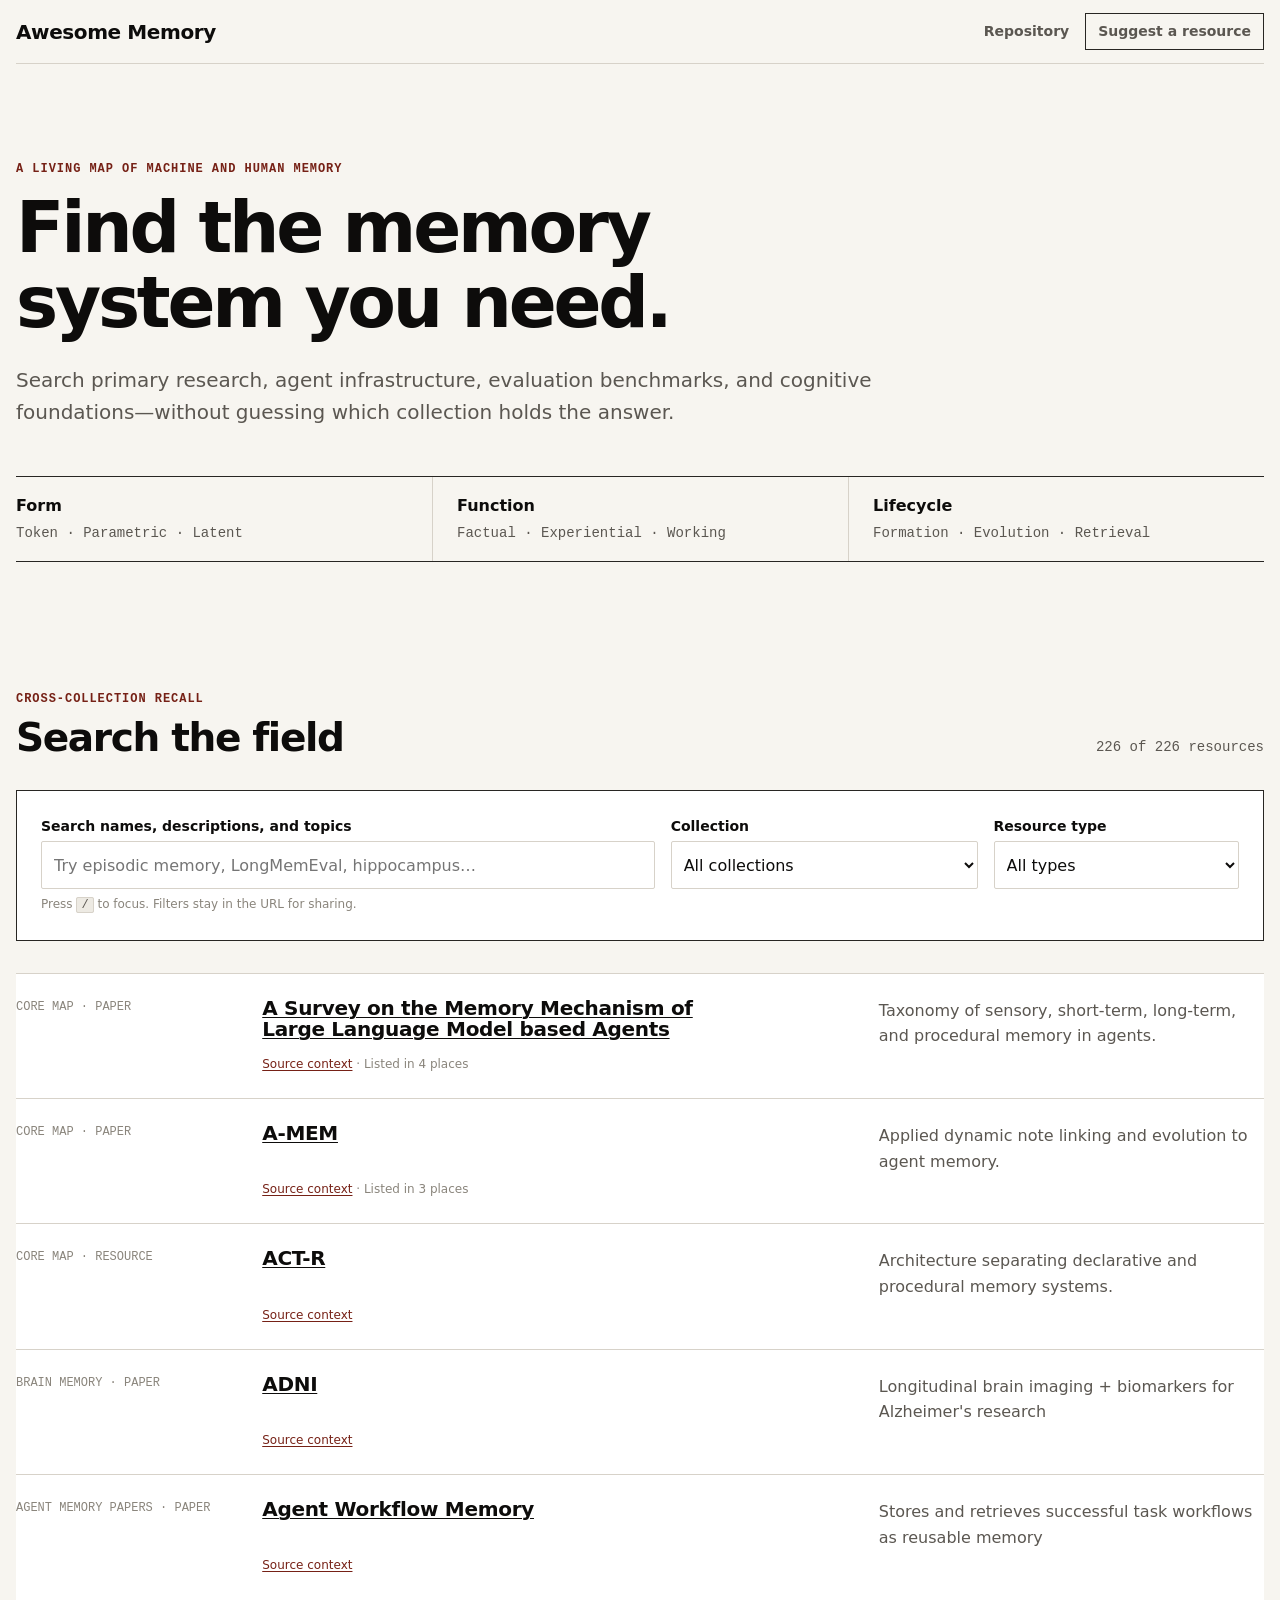
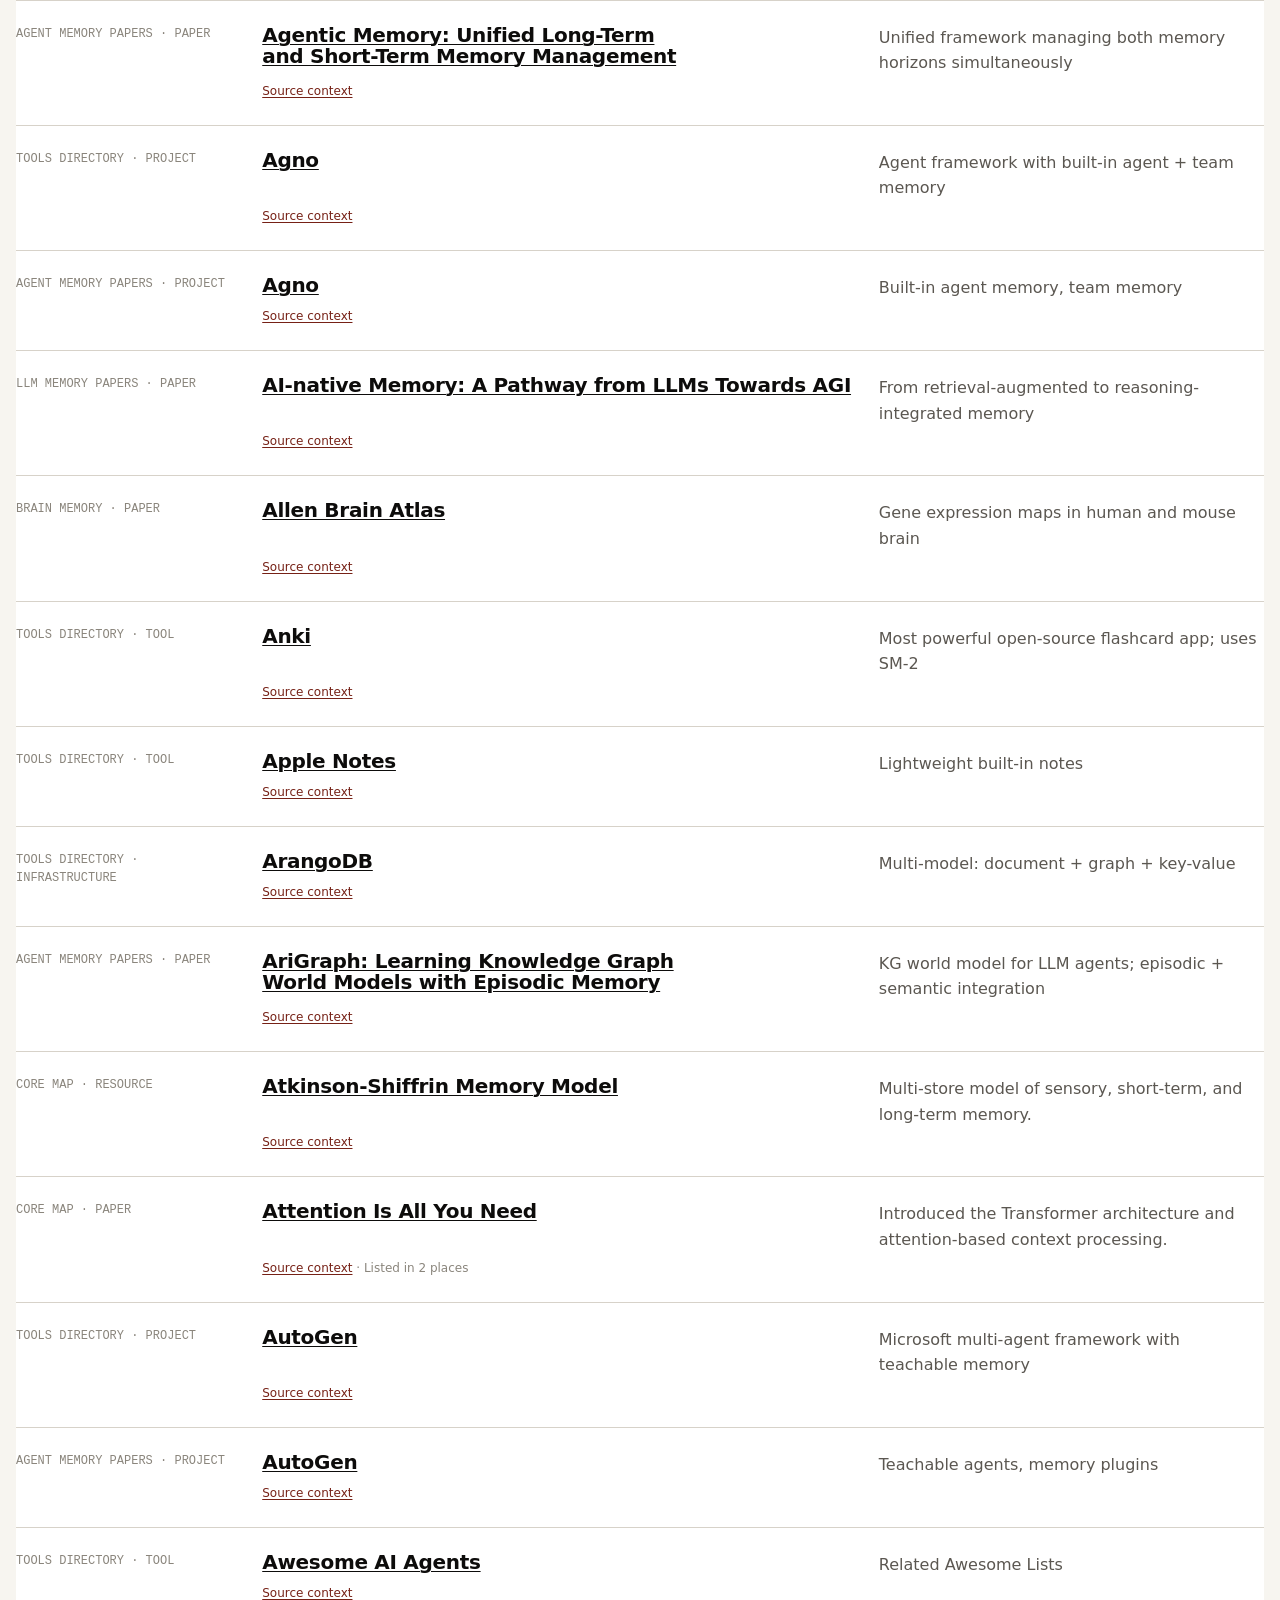
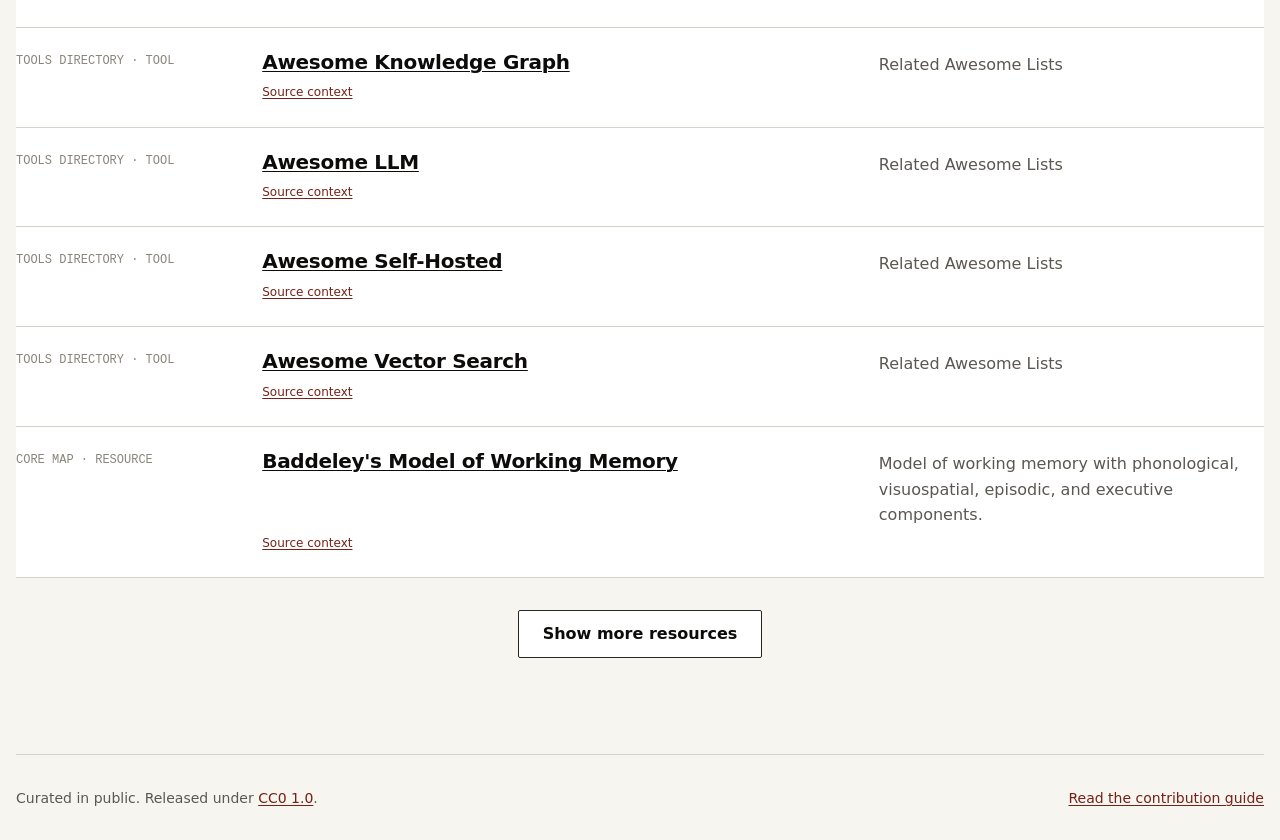
==== docs/index.html @ b0452952 "feat: add searchable memory catalog" ====
<!DOCTYPE html>
<html lang="en">
  <head>
    <meta charset="utf-8">
    <meta name="viewport" content="width=device-width, initial-scale=1">
    <meta name="theme-color" content="#f7f5f0">
    <meta
      name="description"
      content="Search a curated map of AI agent memory, LLM memory, cognitive architectures, neuroscience, benchmarks, and tools."
    >
    <meta
      http-equiv="Content-Security-Policy"
      content="default-src 'self'; img-src 'self' https://raw.githubusercontent.com; script-src 'self'; style-src 'self'; connect-src 'self'; base-uri 'none'; form-action 'none'; object-src 'none'"
    >
    <meta property="og:title" content="Awesome Memory — Search the field">
    <meta
      property="og:description"
      content="A searchable map of machine and human memory research, systems, benchmarks, and tools."
    >
    <meta
      property="og:image"
      content="https://raw.githubusercontent.com/sir-ad/awesome-memory/main/assets/social-preview.png"
    >
    <meta property="og:type" content="website">
    <meta property="og:url" content="https://sir-ad.github.io/awesome-memory/">
    <meta name="twitter:card" content="summary_large_image">
    <link rel="canonical" href="https://sir-ad.github.io/awesome-memory/">
    <link rel="icon" href="favicon.svg" type="image/svg+xml">
    <link rel="stylesheet" href="styles.css">
    <title>Awesome Memory — Search the field</title>
  </head>
  <body>
    <a class="skip-link" href="#catalog">Skip to the catalog</a>

    <header class="site-header">
      <a class="wordmark" href="./" aria-label="Awesome Memory home">Awesome Memory</a>
      <nav aria-label="Primary navigation">
        <a href="https://github.com/sir-ad/awesome-memory">Repository</a>
        <a
          class="nav-action"
          href="https://github.com/sir-ad/awesome-memory/issues/new?template=add-resource.yml"
        >Suggest a resource</a>
      </nav>
    </header>

    <main>
      <section class="hero" aria-labelledby="page-title">
        <p class="eyebrow">A living map of machine and human memory</p>
        <h1 id="page-title">Find the memory system you need.</h1>
        <p class="lede">
          Search primary research, agent infrastructure, evaluation benchmarks, and cognitive
          foundations—without guessing which collection holds the answer.
        </p>

        <h2 class="visually-hidden" id="memory-dimensions">Memory design dimensions</h2>
        <dl class="taxonomy">
          <div>
            <dt>Form</dt>
            <dd>Token · Parametric · Latent</dd>
          </div>
          <div>
            <dt>Function</dt>
            <dd>Factual · Experiential · Working</dd>
          </div>
          <div>
            <dt>Lifecycle</dt>
            <dd>Formation · Evolution · Retrieval</dd>
          </div>
        </dl>
      </section>

      <section class="catalog" id="catalog" aria-labelledby="catalog-title">
        <div class="section-heading">
          <div>
            <p class="eyebrow">Cross-collection recall</p>
            <h2 id="catalog-title">Search the field</h2>
          </div>
          <p class="catalog-summary" id="catalog-summary" aria-live="polite">Loading catalog…</p>
        </div>

        <div class="search-controls" role="search" aria-describedby="search-help">
          <div class="search-field">
            <label for="search">Search names, descriptions, and topics</label>
            <div class="search-input-wrap">
              <input
                id="search"
                name="q"
                type="search"
                autocomplete="off"
                placeholder="Try episodic memory, LongMemEval, hippocampus…"
              >
              <button id="clear-search" class="clear-button" type="button" hidden>Clear</button>
            </div>
            <p id="search-help" class="field-help">Press <kbd>/</kbd> to focus. Filters stay in the URL for sharing.</p>
          </div>

          <div class="filter-field">
            <label for="collection">Collection</label>
            <select id="collection" name="collection">
              <option value="">All collections</option>
            </select>
          </div>

          <div class="filter-field">
            <label for="kind">Resource type</label>
            <select id="kind" name="kind">
              <option value="">All types</option>
            </select>
          </div>
        </div>

        <div id="catalog-status" class="status-panel" role="status">
          <p>Loading the catalog from the repository…</p>
        </div>

        <ol id="results" class="results" aria-label="Catalog results"></ol>

        <div class="more-row">
          <button id="show-more" class="secondary-button" type="button" hidden>
            Show more resources
          </button>
        </div>

        <noscript>
          <div class="status-panel">
            <p>
              Search needs JavaScript. The complete curated list remains available in the
              <a href="https://github.com/sir-ad/awesome-memory#readme">repository README</a>.
            </p>
          </div>
        </noscript>
      </section>
    </main>

    <footer>
      <p>Curated in public. Released under <a href="https://creativecommons.org/publicdomain/zero/1.0/">CC0 1.0</a>.</p>
      <p><a href="https://github.com/sir-ad/awesome-memory/blob/main/CONTRIBUTING.md">Read the contribution guide</a></p>
    </footer>

    <script type="module" src="app.js"></script>
  </body>
</html>
---- docs/styles.css ----
:root {
  color-scheme: light dark;

  /* Primitive tokens */
  --neutral-0: #ffffff;
  --neutral-50: #f7f5f0;
  --neutral-100: #edeae3;
  --neutral-200: #d7d2c9;
  --neutral-400: #8a857c;
  --neutral-600: #5b5751;
  --neutral-800: #282623;
  --neutral-900: #171614;
  --neutral-1000: #0d0c0b;
  --accent-100: #fbe9e5;
  --accent-300: #efab9f;
  --accent-600: #b83a2a;
  --accent-800: #762116;
  --space-0: 0;
  --space-1: 0.125rem;
  --space-2: 0.25rem;
  --space-3: 0.375rem;
  --space-4: 0.5rem;
  --space-5: 0.75rem;
  --space-6: 1rem;
  --space-7: 1.5rem;
  --space-8: 2rem;
  --space-9: 3rem;
  --space-10: 4rem;
  --space-11: 6rem;
  --radius-0: 0;
  --radius-1: 0.125rem;
  --radius-2: 0.25rem;
  --radius-3: 0.5rem;
  --type-xs: 0.75rem;
  --type-sm: 0.875rem;
  --type-body: 1rem;
  --type-lg: 1.25rem;
  --type-xl: 1.563rem;
  --type-2xl: 1.953rem;
  --type-3xl: 2.441rem;
  --type-4xl: 3.052rem;
  --duration-fast: 120ms;
  --duration-base: 200ms;
  --ease-out: cubic-bezier(0.2, 0, 0, 1);
  --line-hairline: 1px;
  --measure-text: 72ch;
  --measure-wide: 78rem;

  /* Semantic tokens */
  --bg-base: var(--neutral-50);
  --bg-raised: var(--neutral-0);
  --bg-sunken: var(--neutral-100);
  --fg-primary: var(--neutral-1000);
  --fg-secondary: var(--neutral-600);
  --fg-muted: var(--neutral-400);
  --fg-inverse: var(--neutral-0);
  --accent-solid: var(--accent-600);
  --accent-subtle: var(--accent-100);
  --accent-fg: var(--accent-800);
  --border-default: var(--neutral-200);
  --border-strong: var(--neutral-800);
  --border-focus: var(--accent-600);
  --space-inline: var(--space-4);
  --space-stack: var(--space-6);
  --space-section: var(--space-11);
  --layout-content: var(--measure-wide);
  --layout-reading: var(--measure-text);

  /* Component tokens */
  --control-bg: var(--bg-raised);
  --control-border: var(--border-default);
  --control-focus: var(--border-focus);
  --button-primary-bg: var(--accent-solid);
  --button-primary-fg: var(--fg-inverse);
  --button-secondary-bg: var(--bg-raised);
  --button-secondary-fg: var(--fg-primary);
  --card-bg: var(--bg-raised);
  --card-border: var(--border-default);
  --mark-bg: var(--accent-subtle);
  --mark-fg: var(--accent-fg);
}

@media (prefers-color-scheme: dark) {
  :root {
    --bg-base: var(--neutral-1000);
    --bg-raised: var(--neutral-900);
    --bg-sunken: var(--neutral-800);
    --fg-primary: var(--neutral-50);
    --fg-secondary: var(--neutral-200);
    --fg-muted: var(--neutral-400);
    --fg-inverse: var(--neutral-1000);
    --accent-solid: var(--accent-300);
    --accent-subtle: var(--accent-800);
    --accent-fg: var(--neutral-50);
    --border-default: var(--neutral-800);
    --border-strong: var(--neutral-200);
    --border-focus: var(--accent-300);
  }
}

*,
*::before,
*::after {
  box-sizing: border-box;
}

html {
  scroll-behavior: smooth;
}

body {
  margin: var(--space-0);
  background: var(--bg-base);
  color: var(--fg-primary);
  font-family: "General Sans", Inter, ui-sans-serif, system-ui, -apple-system, BlinkMacSystemFont, "Segoe UI", sans-serif;
  font-size: var(--type-body);
  line-height: 1.6;
  text-rendering: optimizeLegibility;
}

button,
input,
select {
  color: inherit;
  font: inherit;
}

a {
  color: var(--accent-fg);
  text-underline-offset: var(--space-1);
  text-decoration-thickness: var(--line-hairline);
}

a:hover {
  text-decoration-thickness: calc(var(--line-hairline) * 2);
}

:focus-visible {
  outline: calc(var(--line-hairline) * 3) solid var(--border-focus);
  outline-offset: var(--space-2);
}

[hidden] {
  display: none !important;
}

.visually-hidden {
  position: absolute;
  width: var(--line-hairline);
  height: var(--line-hairline);
  overflow: hidden;
  clip-path: inset(50%);
  white-space: nowrap;
}

.skip-link {
  position: fixed;
  z-index: 10;
  inset-block-start: var(--space-4);
  inset-inline-start: var(--space-4);
  padding: var(--space-3) var(--space-5);
  transform: translateY(calc(-100% - var(--space-8)));
  background: var(--button-primary-bg);
  color: var(--button-primary-fg);
}

.skip-link:focus {
  transform: translateY(var(--space-0));
}

.site-header,
main,
footer {
  width: min(calc(100% - var(--space-8)), var(--layout-content));
  margin-inline: auto;
}

.site-header {
  display: flex;
  min-height: var(--space-10);
  align-items: center;
  justify-content: space-between;
  gap: var(--space-6);
  border-block-end: var(--line-hairline) solid var(--border-default);
}

.wordmark {
  color: var(--fg-primary);
  font-family: "Cabinet Grotesk", "Arial Narrow", ui-sans-serif, system-ui, sans-serif;
  font-size: var(--type-lg);
  font-weight: 800;
  letter-spacing: -0.02em;
  text-decoration: none;
}

nav {
  display: flex;
  align-items: center;
  gap: var(--space-6);
  font-size: var(--type-sm);
  font-weight: 650;
}

nav a {
  color: var(--fg-secondary);
  text-decoration: none;
}

.nav-action {
  border: var(--line-hairline) solid var(--border-strong);
  padding: var(--space-3) var(--space-5);
}

.hero {
  padding-block: var(--space-section) var(--space-10);
}

.eyebrow {
  margin: var(--space-0) var(--space-0) var(--space-5);
  color: var(--accent-fg);
  font-family: "JetBrains Mono", ui-monospace, SFMono-Regular, Consolas, monospace;
  font-size: var(--type-xs);
  font-weight: 700;
  letter-spacing: 0.08em;
  text-transform: uppercase;
}

h1,
h2,
h3 {
  margin-block: var(--space-0);
  font-family: "Cabinet Grotesk", "Arial Narrow", ui-sans-serif, system-ui, sans-serif;
  line-height: 1.05;
  text-wrap: balance;
}

h1 {
  max-width: 16ch;
  font-size: clamp(var(--type-3xl), 8vw, calc(var(--type-4xl) * 1.45));
  letter-spacing: -0.045em;
}

h2 {
  font-size: clamp(var(--type-2xl), 5vw, var(--type-3xl));
  letter-spacing: -0.035em;
}

h3 {
  font-size: var(--type-lg);
  letter-spacing: -0.015em;
}

.lede {
  max-width: var(--layout-reading);
  margin: var(--space-7) var(--space-0) var(--space-9);
  color: var(--fg-secondary);
  font-size: var(--type-lg);
}

.taxonomy {
  display: grid;
  grid-template-columns: repeat(3, minmax(0, 1fr));
  margin: var(--space-0);
  border-block: var(--line-hairline) solid var(--border-strong);
}

.taxonomy div {
  padding: var(--space-6) var(--space-7) var(--space-6) var(--space-0);
}

.taxonomy div + div {
  border-inline-start: var(--line-hairline) solid var(--border-default);
  padding-inline-start: var(--space-7);
}

.taxonomy dt {
  margin-block-end: var(--space-2);
  font-weight: 750;
}

.taxonomy dd {
  margin: var(--space-0);
  color: var(--fg-secondary);
  font-family: "JetBrains Mono", ui-monospace, SFMono-Regular, Consolas, monospace;
  font-size: var(--type-sm);
}

.catalog {
  padding-block: var(--space-10) var(--space-section);
}

.section-heading {
  display: flex;
  align-items: end;
  justify-content: space-between;
  gap: var(--space-8);
  margin-block-end: var(--space-8);
}

.section-heading .eyebrow {
  margin-block-end: var(--space-4);
}

.catalog-summary {
  margin: var(--space-0);
  color: var(--fg-secondary);
  font-family: "JetBrains Mono", ui-monospace, SFMono-Regular, Consolas, monospace;
  font-size: var(--type-sm);
  font-variant-numeric: tabular-nums;
}

.search-controls {
  display: grid;
  grid-template-columns: minmax(18rem, 2fr) minmax(12rem, 1fr) minmax(10rem, 0.8fr);
  gap: var(--space-6);
  padding: var(--space-7);
  border: var(--line-hairline) solid var(--border-strong);
  background: var(--bg-raised);
}

.search-field,
.filter-field {
  min-width: var(--space-0);
}

label {
  display: block;
  margin-block-end: var(--space-2);
  font-size: var(--type-sm);
  font-weight: 700;
}

input,
select {
  width: 100%;
  min-height: var(--space-9);
  border: var(--line-hairline) solid var(--control-border);
  border-radius: var(--radius-1);
  background: var(--control-bg);
}

input {
  padding: var(--space-4) var(--space-10) var(--space-4) var(--space-5);
}

select {
  padding-inline: var(--space-4);
}

input:hover,
select:hover {
  border-color: var(--border-strong);
}

input:focus,
select:focus {
  border-color: var(--control-focus);
}

.search-input-wrap {
  position: relative;
}

.clear-button {
  position: absolute;
  inset-block: var(--space-2);
  inset-inline-end: var(--space-2);
  border: var(--line-hairline) solid var(--border-default);
  border-radius: var(--radius-1);
  padding-inline: var(--space-4);
  background: var(--button-secondary-bg);
  color: var(--button-secondary-fg);
  cursor: pointer;
  font-size: var(--type-sm);
  font-weight: 700;
}

.field-help {
  margin: var(--space-3) var(--space-0) var(--space-0);
  color: var(--fg-muted);
  font-size: var(--type-xs);
}

kbd {
  border: var(--line-hairline) solid var(--border-default);
  border-radius: var(--radius-1);
  padding-inline: var(--space-2);
  background: var(--bg-sunken);
  color: var(--fg-secondary);
  font-family: "JetBrains Mono", ui-monospace, SFMono-Regular, Consolas, monospace;
}

.status-panel {
  margin-block-start: var(--space-7);
  border-inline-start: calc(var(--line-hairline) * 4) solid var(--accent-solid);
  padding: var(--space-6) var(--space-7);
  background: var(--accent-subtle);
  color: var(--fg-secondary);
}

.status-panel strong {
  color: var(--fg-primary);
  font-size: var(--type-lg);
}

.status-panel p {
  max-width: var(--layout-reading);
  margin-block: var(--space-2);
}

.results {
  margin: var(--space-8) var(--space-0) var(--space-0);
  padding: var(--space-0);
  border-block-start: var(--line-hairline) solid var(--card-border);
  list-style: none;
}

.result-card {
  display: grid;
  grid-template-columns: minmax(9rem, 0.75fr) minmax(0, 2fr) minmax(12rem, 1.3fr);
  grid-template-areas:
    "meta title description"
    "meta provenance provenance";
  column-gap: var(--space-7);
  row-gap: var(--space-3);
  padding-block: var(--space-7);
  border-block-end: var(--line-hairline) solid var(--card-border);
  background: var(--card-bg);
}

.result-meta {
  grid-area: meta;
  margin: var(--space-0);
  color: var(--fg-muted);
  font-family: "JetBrains Mono", ui-monospace, SFMono-Regular, Consolas, monospace;
  font-size: var(--type-xs);
  line-height: 1.5;
  text-transform: uppercase;
}

.result-card h3 {
  grid-area: title;
}

.result-card h3 a {
  color: var(--fg-primary);
}

.result-description {
  grid-area: description;
  margin: var(--space-0);
  color: var(--fg-secondary);
}

.result-provenance {
  grid-area: provenance;
  margin: var(--space-0);
  color: var(--fg-muted);
  font-size: var(--type-xs);
}

mark {
  border-radius: var(--radius-1);
  padding-inline: var(--space-1);
  background: var(--mark-bg);
  color: var(--mark-fg);
}

.more-row {
  display: flex;
  justify-content: center;
  padding-block-start: var(--space-8);
}

.secondary-button {
  min-height: var(--space-9);
  border: var(--line-hairline) solid var(--border-strong);
  border-radius: var(--radius-1);
  padding-inline: var(--space-7);
  background: var(--button-secondary-bg);
  color: var(--button-secondary-fg);
  cursor: pointer;
  font-weight: 750;
}

.secondary-button:hover,
.clear-button:hover,
.nav-action:hover {
  background: var(--bg-sunken);
}

footer {
  display: flex;
  justify-content: space-between;
  gap: var(--space-6);
  padding-block: var(--space-8);
  border-block-start: var(--line-hairline) solid var(--border-default);
  color: var(--fg-secondary);
  font-size: var(--type-sm);
}

footer p {
  margin: var(--space-0);
}

@media (max-width: 56rem) {
  .search-controls {
    grid-template-columns: 1fr 1fr;
  }

  .search-field {
    grid-column: 1 / -1;
  }

  .result-card {
    grid-template-columns: minmax(8rem, 0.7fr) minmax(0, 2fr);
    grid-template-areas:
      "meta title"
      "meta description"
      "meta provenance";
  }
}

@media (max-width: 42rem) {
  :root {
    --space-section: var(--space-10);
  }

  .site-header,
  main,
  footer {
    width: min(calc(100% - var(--space-7)), var(--layout-content));
  }

  .site-header {
    align-items: flex-start;
    flex-direction: column;
    padding-block: var(--space-5);
  }

  nav {
    width: 100%;
    justify-content: space-between;
  }

  .hero {
    padding-block-start: var(--space-10);
  }

  .taxonomy {
    grid-template-columns: 1fr;
  }

  .taxonomy div,
  .taxonomy div + div {
    border-inline-start: var(--space-0);
    padding: var(--space-5) var(--space-0);
  }

  .taxonomy div + div {
    border-block-start: var(--line-hairline) solid var(--border-default);
  }

  .section-heading,
  footer {
    align-items: flex-start;
    flex-direction: column;
  }

  .search-controls {
    grid-template-columns: 1fr;
    padding: var(--space-6);
  }

  .search-field {
    grid-column: auto;
  }

  .result-card {
    grid-template-columns: 1fr;
    grid-template-areas:
      "meta"
      "title"
      "description"
      "provenance";
    gap: var(--space-3);
  }
}

@media (prefers-reduced-motion: reduce) {
  html {
    scroll-behavior: auto;
  }

  *,
  *::before,
  *::after {
    scroll-behavior: auto !important;
    transition-duration: var(--space-0) !important;
  }
}

@media print {
  .site-header nav,
  .search-controls,
  .more-row {
    display: none;
  }

  .results {
    break-inside: avoid;
  }
}
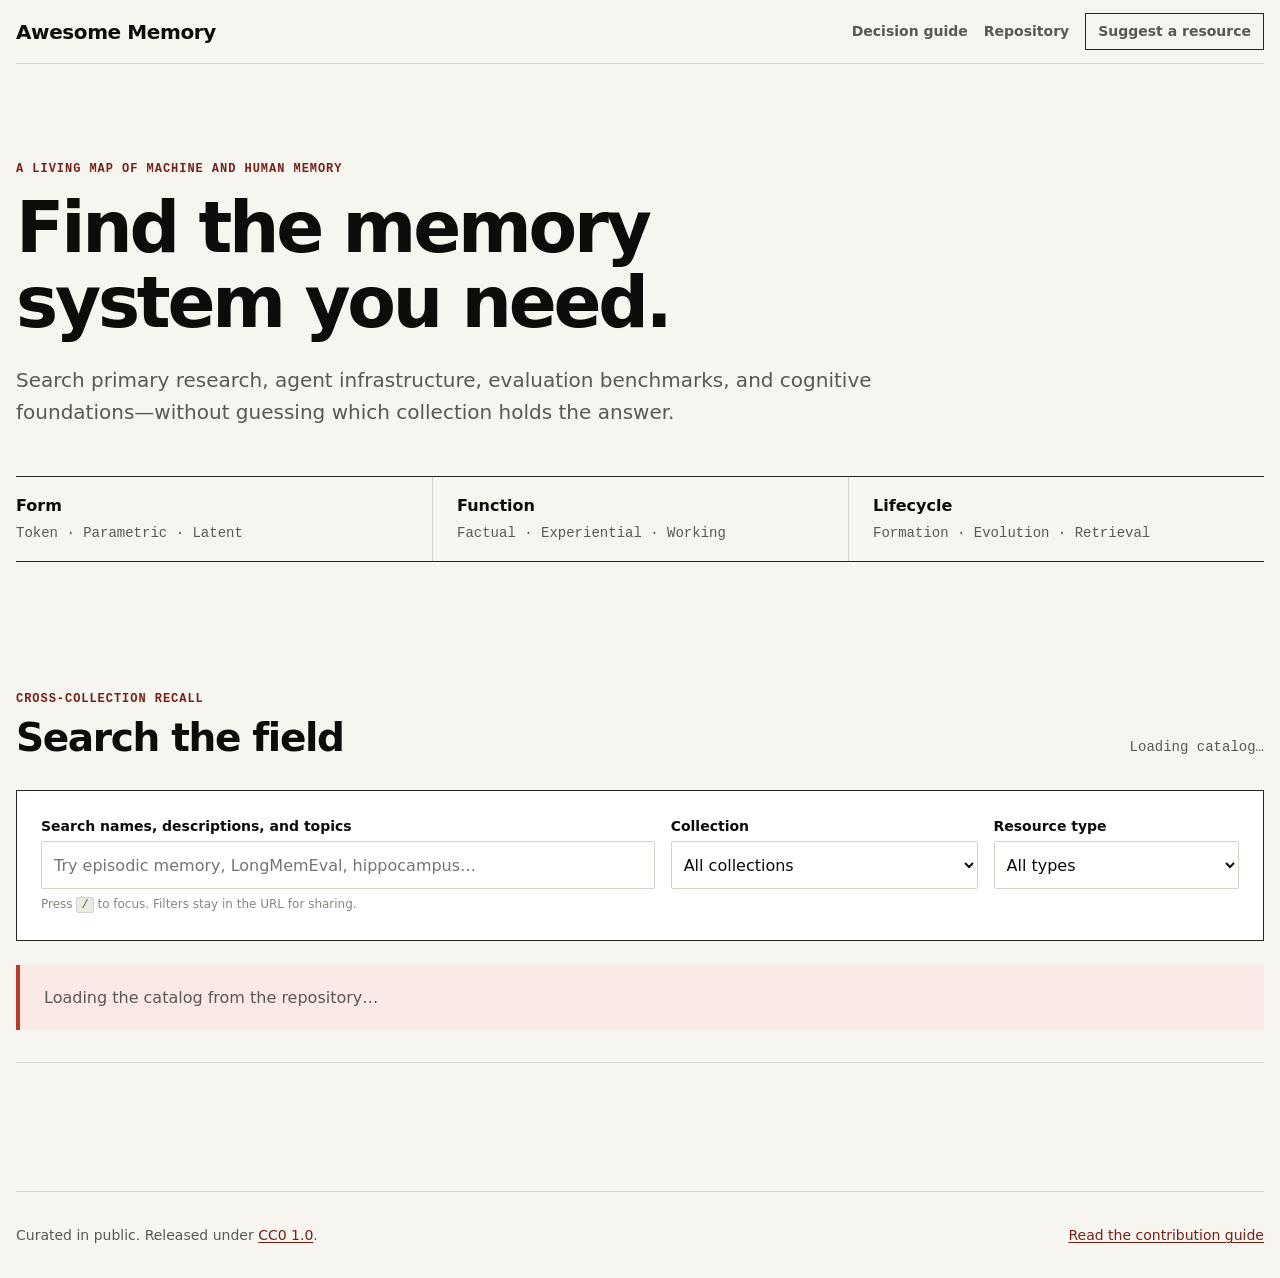
==== commit ddf48d3f: "feat: add agent memory architecture guide" ====
--- a/docs/index.html
+++ b/docs/index.html
@@ -21,9 +21,30 @@
       property="og:image"
       content="https://raw.githubusercontent.com/sir-ad/awesome-memory/main/assets/social-preview.png"
     >
+    <meta property="og:image:type" content="image/png">
+    <meta property="og:image:width" content="1280">
+    <meta property="og:image:height" content="640">
+    <meta
+      property="og:image:alt"
+      content="Awesome Memory: AI agents, LLMs, cognition, and neuroscience"
+    >
     <meta property="og:type" content="website">
     <meta property="og:url" content="https://sir-ad.github.io/awesome-memory/">
+    <meta property="og:site_name" content="Awesome Memory">
     <meta name="twitter:card" content="summary_large_image">
+    <meta name="twitter:title" content="Awesome Memory — Search the field">
+    <meta
+      name="twitter:description"
+      content="A searchable map of machine and human memory research, systems, benchmarks, and tools."
+    >
+    <meta
+      name="twitter:image"
+      content="https://raw.githubusercontent.com/sir-ad/awesome-memory/main/assets/social-preview.png"
+    >
+    <meta
+      name="twitter:image:alt"
+      content="Awesome Memory: AI agents, LLMs, cognition, and neuroscience"
+    >
     <link rel="canonical" href="https://sir-ad.github.io/awesome-memory/">
     <link rel="icon" href="favicon.svg" type="image/svg+xml">
     <link rel="stylesheet" href="styles.css">
@@ -35,6 +56,7 @@
     <header class="site-header">
       <a class="wordmark" href="./" aria-label="Awesome Memory home">Awesome Memory</a>
       <nav aria-label="Primary navigation">
+        <a href="guide.html">Decision guide</a>
         <a href="https://github.com/sir-ad/awesome-memory">Repository</a>
         <a
           class="nav-action"
--- a/docs/styles.css
+++ b/docs/styles.css
@@ -503,6 +503,309 @@
   margin: var(--space-0);
 }
 
+.guide-hero {
+  padding-block-end: var(--space-section);
+}
+
+.guide-hero h1 {
+  max-width: 18ch;
+}
+
+.guide-spine {
+  display: grid;
+  grid-template-columns: repeat(3, minmax(0, 1fr));
+  margin: var(--space-0);
+  padding: var(--space-0);
+  border-block: var(--line-hairline) solid var(--border-strong);
+  list-style: none;
+}
+
+.guide-spine li + li {
+  border-inline-start: var(--line-hairline) solid var(--border-default);
+}
+
+.guide-spine a {
+  display: flex;
+  min-height: var(--space-10);
+  align-items: center;
+  gap: var(--space-5);
+  padding-inline: var(--space-6);
+  color: var(--fg-primary);
+  font-weight: 750;
+  text-decoration: none;
+}
+
+.guide-spine a:hover {
+  background: var(--bg-sunken);
+}
+
+.guide-spine span,
+.step-number,
+.job-label,
+.proof-label {
+  color: var(--accent-fg);
+  font-family: "JetBrains Mono", ui-monospace, SFMono-Regular, Consolas, monospace;
+  font-variant-numeric: tabular-nums;
+}
+
+.guide-spine span {
+  font-size: var(--type-xs);
+}
+
+.decision-rule,
+.source-note {
+  margin-block-start: var(--space-8);
+  border-inline-start: calc(var(--line-hairline) * 4) solid var(--accent-solid);
+  padding: var(--space-6) var(--space-7);
+  background: var(--accent-subtle);
+}
+
+.decision-rule p,
+.source-note p {
+  max-width: var(--layout-reading);
+  margin: var(--space-2) var(--space-0) var(--space-0);
+  color: var(--fg-secondary);
+}
+
+.guide-section {
+  scroll-margin-block-start: var(--space-7);
+  padding-block: var(--space-section);
+  border-block-start: var(--line-hairline) solid var(--border-default);
+}
+
+.guide-heading {
+  display: grid;
+  grid-template-columns: var(--space-10) minmax(0, 1fr);
+  align-items: end;
+  gap: var(--space-7);
+}
+
+.guide-heading .eyebrow {
+  margin-block-end: var(--space-4);
+}
+
+.step-number {
+  margin: var(--space-0);
+  font-size: var(--type-3xl);
+  font-weight: 800;
+  line-height: 0.8;
+}
+
+.section-intro {
+  max-width: var(--layout-reading);
+  margin: var(--space-7) var(--space-0) var(--space-8) calc(var(--space-10) + var(--space-7));
+  color: var(--fg-secondary);
+  font-size: var(--type-lg);
+}
+
+.job-grid,
+.proof-grid {
+  display: grid;
+  grid-template-columns: repeat(2, minmax(0, 1fr));
+  gap: var(--space-6);
+}
+
+.job-card,
+.proof-grid article {
+  border: var(--line-hairline) solid var(--card-border);
+  padding: var(--space-7);
+  background: var(--card-bg);
+}
+
+.job-label,
+.proof-label {
+  margin: var(--space-0) var(--space-0) var(--space-3);
+  font-size: var(--type-xs);
+  font-weight: 750;
+  letter-spacing: 0.06em;
+  text-transform: uppercase;
+}
+
+.job-card > p:not(.job-label),
+.proof-grid article > p:not(.proof-label) {
+  color: var(--fg-secondary);
+}
+
+.job-card dl {
+  margin-block: var(--space-7);
+}
+
+.job-card dl div {
+  display: grid;
+  grid-template-columns: minmax(7rem, 0.65fr) minmax(0, 1.7fr);
+  gap: var(--space-5);
+  padding-block: var(--space-4);
+  border-block-start: var(--line-hairline) solid var(--border-default);
+}
+
+.job-card dt {
+  font-size: var(--type-sm);
+  font-weight: 750;
+}
+
+.job-card dd {
+  margin: var(--space-0);
+  color: var(--fg-secondary);
+}
+
+.pattern-table-wrap {
+  overflow-x: auto;
+  border: var(--line-hairline) solid var(--border-strong);
+  background: var(--bg-raised);
+}
+
+.pattern-table {
+  width: 100%;
+  min-width: 72rem;
+  border-collapse: collapse;
+  font-size: var(--type-sm);
+}
+
+.pattern-table caption {
+  padding: var(--space-5) var(--space-6);
+  background: var(--bg-sunken);
+  color: var(--fg-secondary);
+  text-align: start;
+}
+
+.pattern-table th,
+.pattern-table td {
+  border-block-start: var(--line-hairline) solid var(--border-default);
+  padding: var(--space-5) var(--space-6);
+  text-align: start;
+  vertical-align: top;
+}
+
+.pattern-table thead th {
+  border-block-start: var(--space-0);
+  color: var(--fg-muted);
+  font-family: "JetBrains Mono", ui-monospace, SFMono-Regular, Consolas, monospace;
+  font-size: var(--type-xs);
+  letter-spacing: 0.04em;
+  text-transform: uppercase;
+}
+
+.pattern-table tbody th {
+  color: var(--fg-primary);
+  font-size: var(--type-body);
+}
+
+.pattern-table td {
+  color: var(--fg-secondary);
+}
+
+.pattern-table td:last-child a {
+  display: inline-flex;
+  min-height: var(--space-7);
+  align-items: center;
+}
+
+.route-map {
+  display: grid;
+  grid-template-columns: minmax(12rem, 0.7fr) minmax(0, 2fr);
+  gap: var(--space-8);
+  margin-block-start: var(--space-9);
+  border-block: var(--line-hairline) solid var(--border-strong);
+  padding-block: var(--space-7);
+}
+
+.route-map ol {
+  margin: var(--space-0);
+  padding-inline-start: var(--space-7);
+}
+
+.route-map li + li {
+  margin-block-start: var(--space-4);
+}
+
+.proof-grid ul {
+  margin-block-end: var(--space-0);
+  padding-inline-start: var(--space-7);
+  color: var(--fg-secondary);
+}
+
+.ship-gate {
+  margin-block-start: var(--space-8);
+  border: var(--line-hairline) solid var(--border-strong);
+  padding: var(--space-8);
+  background: var(--fg-primary);
+  color: var(--bg-base);
+}
+
+.ship-gate .eyebrow {
+  color: inherit;
+}
+
+.ship-gate > p:last-child {
+  max-width: var(--layout-reading);
+  margin: var(--space-0);
+  font-family: "Cabinet Grotesk", "Arial Narrow", ui-sans-serif, system-ui, sans-serif;
+  font-size: var(--type-xl);
+  font-weight: 750;
+  line-height: 1.25;
+}
+
+.evidence-line {
+  max-width: var(--layout-reading);
+  margin: var(--space-7) var(--space-0) var(--space-0);
+  color: var(--fg-secondary);
+}
+
+.contribution-section {
+  display: grid;
+  grid-template-columns: minmax(0, 2fr) minmax(15rem, 0.8fr);
+  gap: var(--space-9);
+  padding-inline: var(--space-8);
+  background: var(--bg-sunken);
+}
+
+.contribution-section p:not(.eyebrow) {
+  max-width: var(--layout-reading);
+  color: var(--fg-secondary);
+}
+
+.contribution-links {
+  display: flex;
+  align-items: flex-start;
+  flex-direction: column;
+  gap: var(--space-5);
+}
+
+.primary-link {
+  border: var(--line-hairline) solid var(--accent-solid);
+  padding: var(--space-4) var(--space-6);
+  background: var(--button-primary-bg);
+  color: var(--button-primary-fg);
+  font-weight: 750;
+  text-decoration: none;
+}
+
+.primary-link:hover {
+  background: var(--accent-fg);
+}
+
+.references {
+  max-width: var(--layout-reading);
+  padding-block: var(--space-10) var(--space-section);
+}
+
+.references h2 {
+  font-size: var(--type-xl);
+}
+
+.references ol {
+  padding-inline-start: var(--space-7);
+}
+
+.references li + li {
+  margin-block-start: var(--space-3);
+}
+
+.references p {
+  color: var(--fg-muted);
+  font-size: var(--type-sm);
+}
+
 @media (max-width: 56rem) {
   .search-controls {
     grid-template-columns: 1fr 1fr;
@@ -540,6 +843,7 @@
 
   nav {
     width: 100%;
+    flex-wrap: wrap;
     justify-content: space-between;
   }
 
@@ -585,6 +889,42 @@
       "provenance";
     gap: var(--space-3);
   }
+
+  .guide-spine,
+  .job-grid,
+  .proof-grid,
+  .route-map,
+  .contribution-section {
+    grid-template-columns: 1fr;
+  }
+
+  .guide-spine li + li {
+    border-block-start: var(--line-hairline) solid var(--border-default);
+    border-inline-start: var(--space-0);
+  }
+
+  .guide-heading {
+    grid-template-columns: 1fr;
+    gap: var(--space-5);
+  }
+
+  .section-intro {
+    margin-inline-start: var(--space-0);
+  }
+
+  .step-number {
+    font-size: var(--type-xl);
+  }
+
+  .job-card dl div {
+    grid-template-columns: 1fr;
+    gap: var(--space-2);
+  }
+
+  .contribution-section {
+    gap: var(--space-7);
+    padding-inline: var(--space-6);
+  }
 }
 
 @media (prefers-reduced-motion: reduce) {
@@ -602,6 +942,7 @@
 
 @media print {
   .site-header nav,
+  .guide-spine,
   .search-controls,
   .more-row {
     display: none;
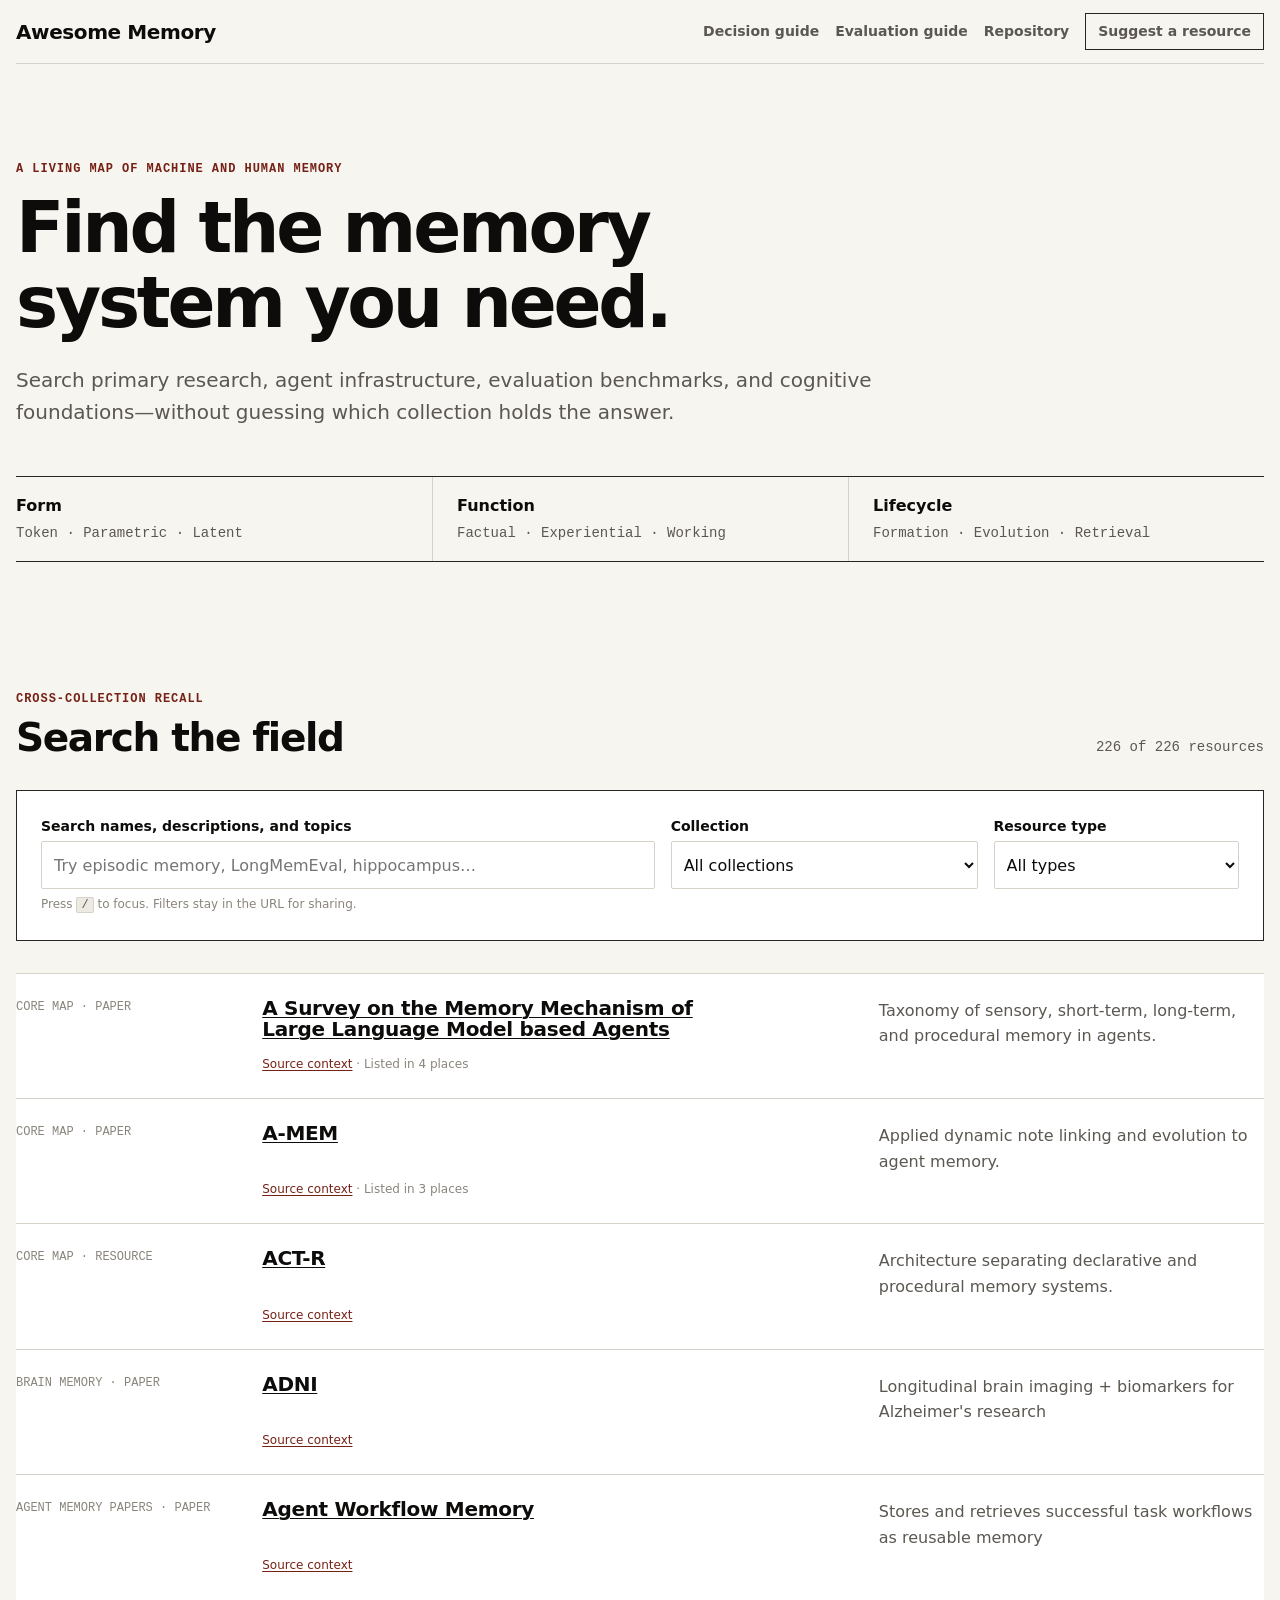
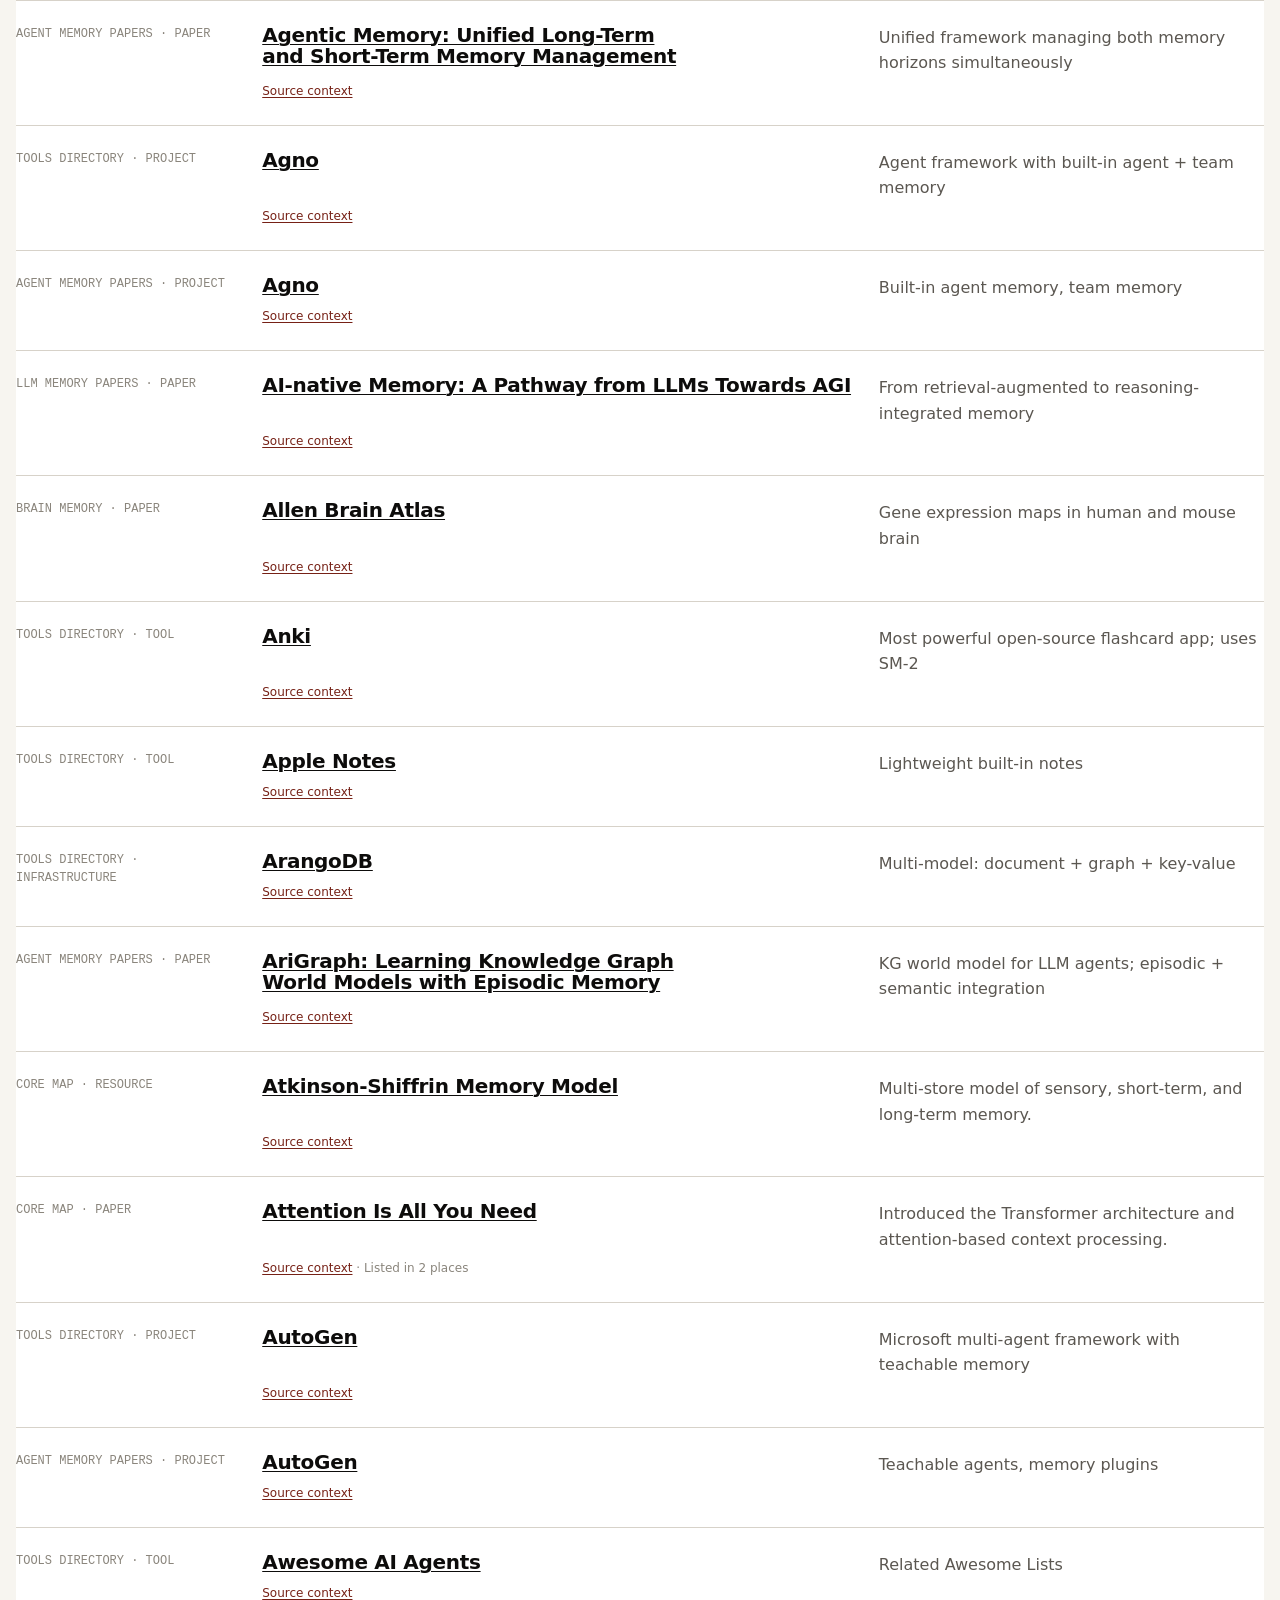
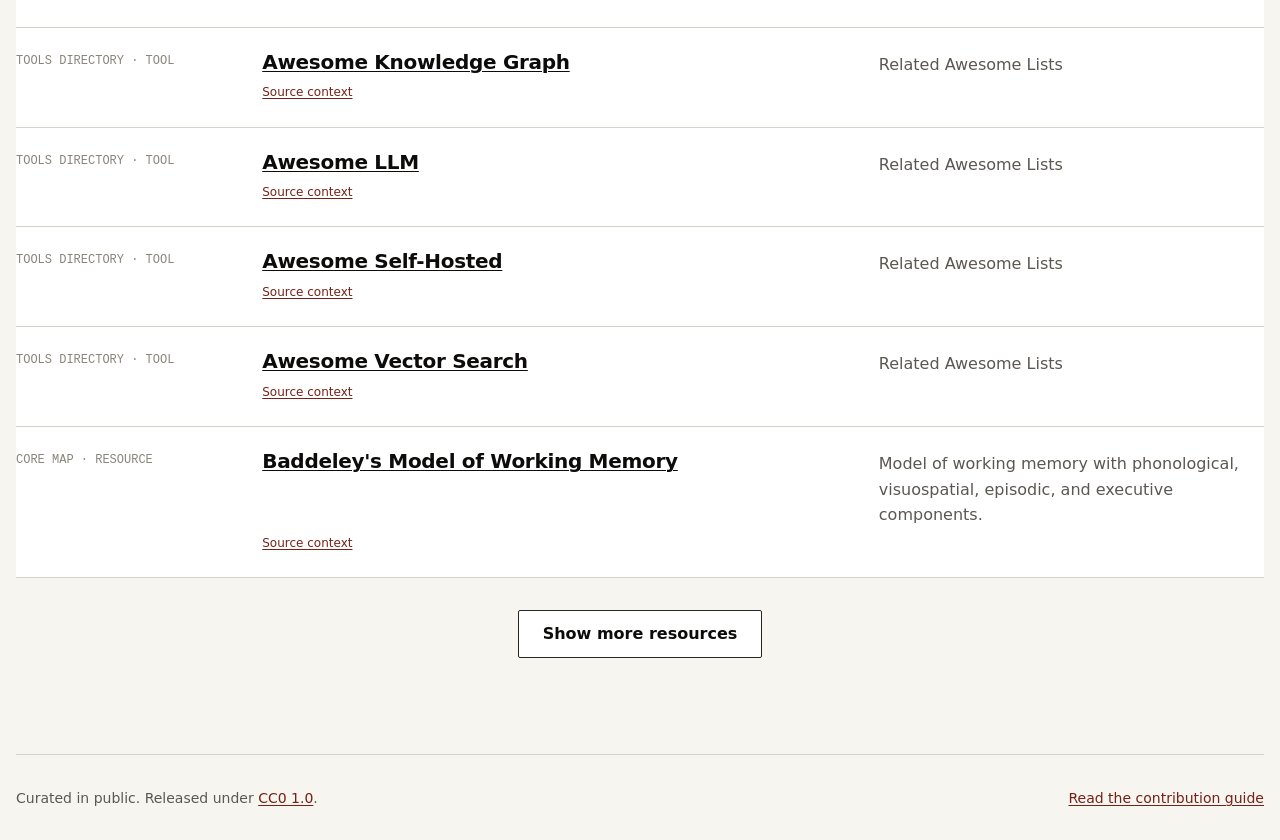
==== commit 4c794d63: "feat: add agent memory evaluation guide" ====
--- a/docs/index.html
+++ b/docs/index.html
@@ -57,6 +57,7 @@
       <a class="wordmark" href="./" aria-label="Awesome Memory home">Awesome Memory</a>
       <nav aria-label="Primary navigation">
         <a href="guide.html">Decision guide</a>
+        <a href="evaluate.html">Evaluation guide</a>
         <a href="https://github.com/sir-ad/awesome-memory">Repository</a>
         <a
           class="nav-action"
--- a/docs/styles.css
+++ b/docs/styles.css
@@ -678,7 +678,7 @@
 
 .pattern-table thead th {
   border-block-start: var(--space-0);
-  color: var(--fg-muted);
+  color: var(--fg-secondary);
   font-family: "JetBrains Mono", ui-monospace, SFMono-Regular, Consolas, monospace;
   font-size: var(--type-xs);
   letter-spacing: 0.04em;
@@ -724,6 +724,54 @@
   color: var(--fg-secondary);
 }
 
+.failure-title {
+  max-width: var(--layout-reading);
+  margin: var(--space-10) var(--space-0) var(--space-7);
+}
+
+.failure-map {
+  display: grid;
+  grid-template-columns: repeat(5, minmax(0, 1fr));
+  gap: var(--space-4);
+}
+
+.failure-map article {
+  border-block-start: calc(var(--line-hairline) * 3) solid var(--border-strong);
+  padding: var(--space-6);
+  background: var(--bg-sunken);
+}
+
+.failure-label {
+  margin: var(--space-0) var(--space-0) var(--space-3);
+  color: var(--accent-fg);
+  font-family: "JetBrains Mono", ui-monospace, SFMono-Regular, Consolas, monospace;
+  font-size: var(--type-xs);
+  font-weight: 750;
+  letter-spacing: 0.06em;
+  text-transform: uppercase;
+}
+
+.failure-map article p:last-child {
+  margin-block-end: var(--space-0);
+  color: var(--fg-secondary);
+}
+
+.receipt-block {
+  margin-block-start: var(--space-10);
+}
+
+.evidence-receipt {
+  overflow-x: auto;
+  margin: var(--space-6) var(--space-0) var(--space-0);
+  border: var(--line-hairline) solid var(--border-strong);
+  padding: var(--space-7);
+  background: var(--fg-primary);
+  color: var(--bg-base);
+  font-family: "JetBrains Mono", ui-monospace, SFMono-Regular, Consolas, monospace;
+  font-size: var(--type-sm);
+  line-height: 1.65;
+}
+
 .ship-gate {
   margin-block-start: var(--space-8);
   border: var(--line-hairline) solid var(--border-strong);
@@ -802,7 +850,7 @@
 }
 
 .references p {
-  color: var(--fg-muted);
+  color: var(--fg-secondary);
   font-size: var(--type-sm);
 }
 
@@ -821,6 +869,10 @@
       "meta title"
       "meta description"
       "meta provenance";
+  }
+
+  .failure-map {
+    grid-template-columns: repeat(2, minmax(0, 1fr));
   }
 }
 
@@ -893,6 +945,7 @@
   .guide-spine,
   .job-grid,
   .proof-grid,
+  .failure-map,
   .route-map,
   .contribution-section {
     grid-template-columns: 1fr;
